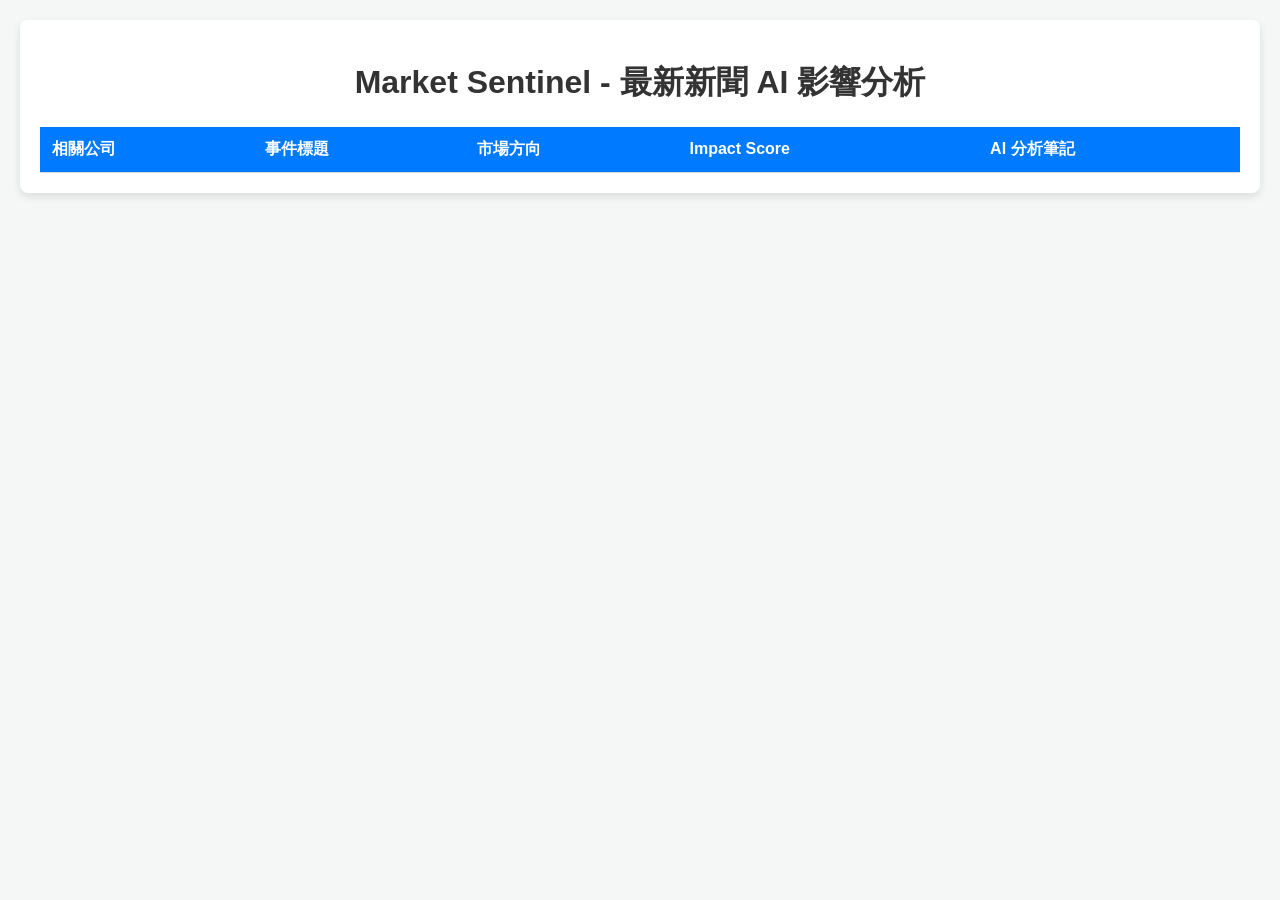
==== data/dashboard.html @ 3075eac8 "fix ai error" ====
<!DOCTYPE html>
<html>
<head>
    <meta charset="utf-8">
    <title>Market Sentinel - AI 分析儀表板</title>
    <style>
        body { font-family: Arial, sans-serif; background-color: #f4f7f6; margin: 0; padding: 20px; }
        .container { max-width: 1200px; margin: auto; background: white; padding: 20px; border-radius: 8px; box-shadow: 0 4px 8px rgba(0,0,0,0.1); }
        h1 { color: #333; text-align: center; }
        table { width: 100%; border-collapse: collapse; margin-top: 20px; }
        th, td { padding: 12px; text-align: left; border-bottom: 1px solid #ddd; }
        th { background-color: #007bff; color: white; }
        tr:hover { background-color: #f1f1f1; }
        .badge { padding: 4px 8px; border-radius: 4px; font-size: 0.9em; font-weight: bold; color: white; }
        .bullish { background-color: #28a745; }
        .bearish { background-color: #dc3545; }
        .neutral { background-color: #6c757d; }
    </style>
</head>
<body>
    <div class="container">
        <h1>Market Sentinel - 最新新聞 AI 影響分析</h1>
        <table>
            <thead>
                <tr>
                    <th>相關公司</th>
                    <th>事件標題</th>
                    <th>市場方向</th>
                    <th>Impact Score</th>
                    <th>AI 分析筆記</th>
                </tr>
            </thead>
            <tbody>

            </tbody>
        </table>
    </div>
</body>
</html>
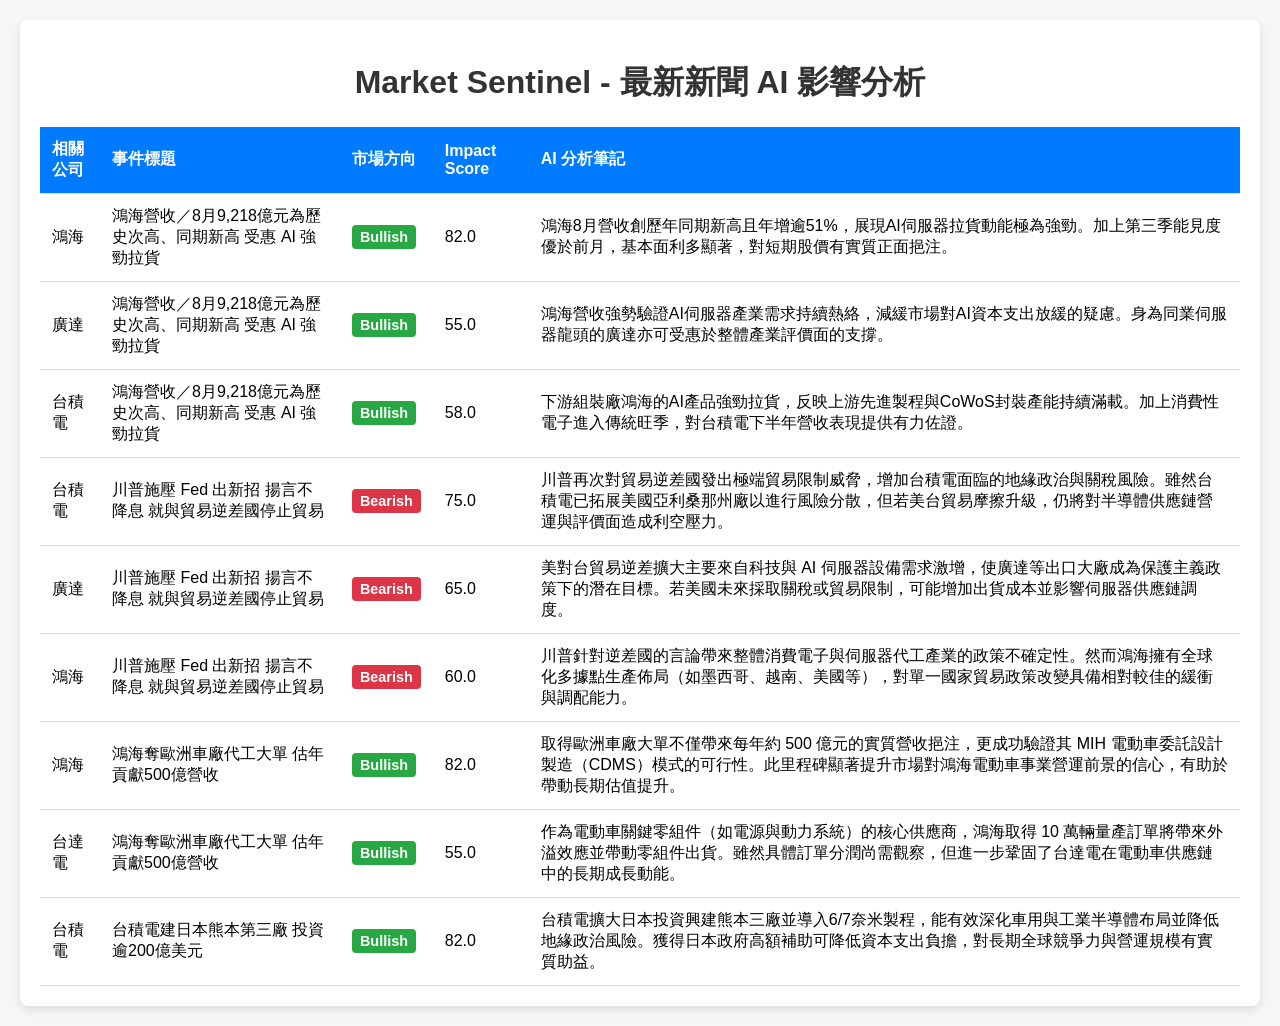
==== commit 20f47dad: "刪除不必要參數" ====
--- a/data/dashboard.html
+++ b/data/dashboard.html
@@ -32,6 +32,78 @@
             </thead>
             <tbody>
 
+                <tr>
+                    <td>鴻海</td>
+                    <td>鴻海營收／8月9,218億元為歷史次高、同期新高 受惠 AI 強勁拉貨</td>
+                    <td><span class="badge bullish">Bullish</span></td>
+                    <td>82.0</td>
+                    <td>鴻海8月營收創歷年同期新高且年增逾51%，展現AI伺服器拉貨動能極為強勁。加上第三季能見度優於前月，基本面利多顯著，對短期股價有實質正面挹注。</td>
+                </tr>
+
+                <tr>
+                    <td>廣達</td>
+                    <td>鴻海營收／8月9,218億元為歷史次高、同期新高 受惠 AI 強勁拉貨</td>
+                    <td><span class="badge bullish">Bullish</span></td>
+                    <td>55.0</td>
+                    <td>鴻海營收強勢驗證AI伺服器產業需求持續熱絡，減緩市場對AI資本支出放緩的疑慮。身為同業伺服器龍頭的廣達亦可受惠於整體產業評價面的支撐。</td>
+                </tr>
+
+                <tr>
+                    <td>台積電</td>
+                    <td>鴻海營收／8月9,218億元為歷史次高、同期新高 受惠 AI 強勁拉貨</td>
+                    <td><span class="badge bullish">Bullish</span></td>
+                    <td>58.0</td>
+                    <td>下游組裝廠鴻海的AI產品強勁拉貨，反映上游先進製程與CoWoS封裝產能持續滿載。加上消費性電子進入傳統旺季，對台積電下半年營收表現提供有力佐證。</td>
+                </tr>
+
+                <tr>
+                    <td>台積電</td>
+                    <td>川普施壓 Fed 出新招 揚言不降息 就與貿易逆差國停止貿易</td>
+                    <td><span class="badge bearish">Bearish</span></td>
+                    <td>75.0</td>
+                    <td>川普再次對貿易逆差國發出極端貿易限制威脅，增加台積電面臨的地緣政治與關稅風險。雖然台積電已拓展美國亞利桑那州廠以進行風險分散，但若美台貿易摩擦升級，仍將對半導體供應鏈營運與評價面造成利空壓力。</td>
+                </tr>
+
+                <tr>
+                    <td>廣達</td>
+                    <td>川普施壓 Fed 出新招 揚言不降息 就與貿易逆差國停止貿易</td>
+                    <td><span class="badge bearish">Bearish</span></td>
+                    <td>65.0</td>
+                    <td>美對台貿易逆差擴大主要來自科技與 AI 伺服器設備需求激增，使廣達等出口大廠成為保護主義政策下的潛在目標。若美國未來採取關稅或貿易限制，可能增加出貨成本並影響伺服器供應鏈調度。</td>
+                </tr>
+
+                <tr>
+                    <td>鴻海</td>
+                    <td>川普施壓 Fed 出新招 揚言不降息 就與貿易逆差國停止貿易</td>
+                    <td><span class="badge bearish">Bearish</span></td>
+                    <td>60.0</td>
+                    <td>川普針對逆差國的言論帶來整體消費電子與伺服器代工產業的政策不確定性。然而鴻海擁有全球化多據點生產佈局（如墨西哥、越南、美國等），對單一國家貿易政策改變具備相對較佳的緩衝與調配能力。</td>
+                </tr>
+
+                <tr>
+                    <td>鴻海</td>
+                    <td>鴻海奪歐洲車廠代工大單 估年貢獻500億營收</td>
+                    <td><span class="badge bullish">Bullish</span></td>
+                    <td>82.0</td>
+                    <td>取得歐洲車廠大單不僅帶來每年約 500 億元的實質營收挹注，更成功驗證其 MIH 電動車委託設計製造（CDMS）模式的可行性。此里程碑顯著提升市場對鴻海電動車事業營運前景的信心，有助於帶動長期估值提升。</td>
+                </tr>
+
+                <tr>
+                    <td>台達電</td>
+                    <td>鴻海奪歐洲車廠代工大單 估年貢獻500億營收</td>
+                    <td><span class="badge bullish">Bullish</span></td>
+                    <td>55.0</td>
+                    <td>作為電動車關鍵零組件（如電源與動力系統）的核心供應商，鴻海取得 10 萬輛量產訂單將帶來外溢效應並帶動零組件出貨。雖然具體訂單分潤尚需觀察，但進一步鞏固了台達電在電動車供應鏈中的長期成長動能。</td>
+                </tr>
+
+                <tr>
+                    <td>台積電</td>
+                    <td>台積電建日本熊本第三廠 投資逾200億美元</td>
+                    <td><span class="badge bullish">Bullish</span></td>
+                    <td>82.0</td>
+                    <td>台積電擴大日本投資興建熊本三廠並導入6/7奈米製程，能有效深化車用與工業半導體布局並降低地緣政治風險。獲得日本政府高額補助可降低資本支出負擔，對長期全球競爭力與營運規模有實質助益。</td>
+                </tr>
+
             </tbody>
         </table>
     </div>
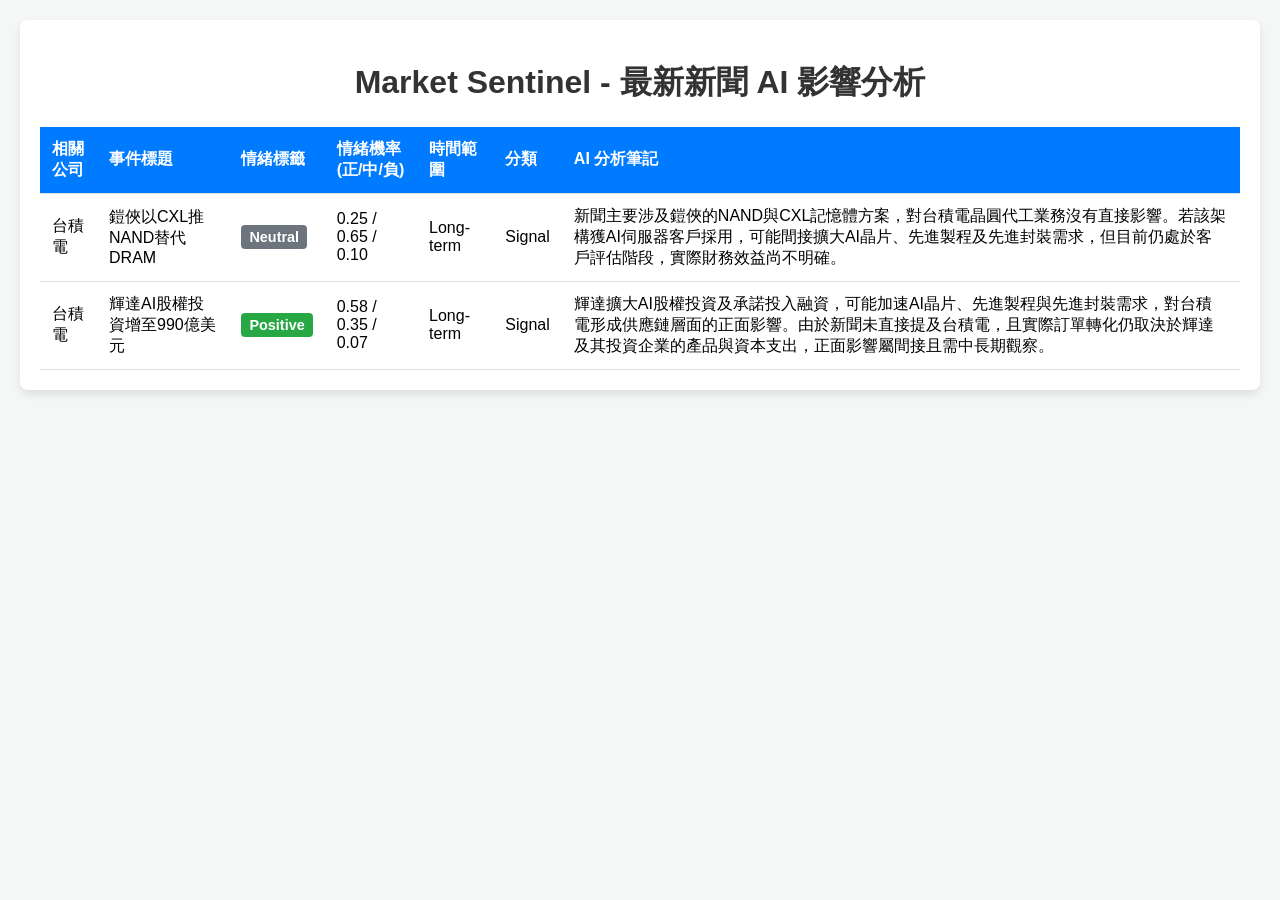
==== commit 4a30bf09: "刪除錯誤參數" ====
--- a/data/dashboard.html
+++ b/data/dashboard.html
@@ -25,83 +25,33 @@
                 <tr>
                     <th>相關公司</th>
                     <th>事件標題</th>
-                    <th>市場方向</th>
-                    <th>Impact Score</th>
+                    <th>情緒標籤</th>
+                    <th>情緒機率 (正/中/負)</th>
+                    <th>時間範圍</th>
+                    <th>分類</th>
                     <th>AI 分析筆記</th>
                 </tr>
             </thead>
             <tbody>
 
                 <tr>
-                    <td>鴻海</td>
-                    <td>鴻海營收／8月9,218億元為歷史次高、同期新高 受惠 AI 強勁拉貨</td>
-                    <td><span class="badge bullish">Bullish</span></td>
-                    <td>82.0</td>
-                    <td>鴻海8月營收創歷年同期新高且年增逾51%，展現AI伺服器拉貨動能極為強勁。加上第三季能見度優於前月，基本面利多顯著，對短期股價有實質正面挹注。</td>
-                </tr>
-
-                <tr>
-                    <td>廣達</td>
-                    <td>鴻海營收／8月9,218億元為歷史次高、同期新高 受惠 AI 強勁拉貨</td>
-                    <td><span class="badge bullish">Bullish</span></td>
-                    <td>55.0</td>
-                    <td>鴻海營收強勢驗證AI伺服器產業需求持續熱絡，減緩市場對AI資本支出放緩的疑慮。身為同業伺服器龍頭的廣達亦可受惠於整體產業評價面的支撐。</td>
+                    <td>台積電</td>
+                    <td>鎧俠以CXL推NAND替代DRAM</td>
+                    <td><span class="badge neutral">Neutral</span></td>
+                    <td>0.25 / 0.65 / 0.10</td>
+                    <td>Long-term</td>
+                    <td>Signal</td>
+                    <td>新聞主要涉及鎧俠的NAND與CXL記憶體方案，對台積電晶圓代工業務沒有直接影響。若該架構獲AI伺服器客戶採用，可能間接擴大AI晶片、先進製程及先進封裝需求，但目前仍處於客戶評估階段，實際財務效益尚不明確。</td>
                 </tr>
 
                 <tr>
                     <td>台積電</td>
-                    <td>鴻海營收／8月9,218億元為歷史次高、同期新高 受惠 AI 強勁拉貨</td>
-                    <td><span class="badge bullish">Bullish</span></td>
-                    <td>58.0</td>
-                    <td>下游組裝廠鴻海的AI產品強勁拉貨，反映上游先進製程與CoWoS封裝產能持續滿載。加上消費性電子進入傳統旺季，對台積電下半年營收表現提供有力佐證。</td>
-                </tr>
-
-                <tr>
-                    <td>台積電</td>
-                    <td>川普施壓 Fed 出新招 揚言不降息 就與貿易逆差國停止貿易</td>
-                    <td><span class="badge bearish">Bearish</span></td>
-                    <td>75.0</td>
-                    <td>川普再次對貿易逆差國發出極端貿易限制威脅，增加台積電面臨的地緣政治與關稅風險。雖然台積電已拓展美國亞利桑那州廠以進行風險分散，但若美台貿易摩擦升級，仍將對半導體供應鏈營運與評價面造成利空壓力。</td>
-                </tr>
-
-                <tr>
-                    <td>廣達</td>
-                    <td>川普施壓 Fed 出新招 揚言不降息 就與貿易逆差國停止貿易</td>
-                    <td><span class="badge bearish">Bearish</span></td>
-                    <td>65.0</td>
-                    <td>美對台貿易逆差擴大主要來自科技與 AI 伺服器設備需求激增，使廣達等出口大廠成為保護主義政策下的潛在目標。若美國未來採取關稅或貿易限制，可能增加出貨成本並影響伺服器供應鏈調度。</td>
-                </tr>
-
-                <tr>
-                    <td>鴻海</td>
-                    <td>川普施壓 Fed 出新招 揚言不降息 就與貿易逆差國停止貿易</td>
-                    <td><span class="badge bearish">Bearish</span></td>
-                    <td>60.0</td>
-                    <td>川普針對逆差國的言論帶來整體消費電子與伺服器代工產業的政策不確定性。然而鴻海擁有全球化多據點生產佈局（如墨西哥、越南、美國等），對單一國家貿易政策改變具備相對較佳的緩衝與調配能力。</td>
-                </tr>
-
-                <tr>
-                    <td>鴻海</td>
-                    <td>鴻海奪歐洲車廠代工大單 估年貢獻500億營收</td>
-                    <td><span class="badge bullish">Bullish</span></td>
-                    <td>82.0</td>
-                    <td>取得歐洲車廠大單不僅帶來每年約 500 億元的實質營收挹注，更成功驗證其 MIH 電動車委託設計製造（CDMS）模式的可行性。此里程碑顯著提升市場對鴻海電動車事業營運前景的信心，有助於帶動長期估值提升。</td>
-                </tr>
-
-                <tr>
-                    <td>台達電</td>
-                    <td>鴻海奪歐洲車廠代工大單 估年貢獻500億營收</td>
-                    <td><span class="badge bullish">Bullish</span></td>
-                    <td>55.0</td>
-                    <td>作為電動車關鍵零組件（如電源與動力系統）的核心供應商，鴻海取得 10 萬輛量產訂單將帶來外溢效應並帶動零組件出貨。雖然具體訂單分潤尚需觀察，但進一步鞏固了台達電在電動車供應鏈中的長期成長動能。</td>
-                </tr>
-
-                <tr>
-                    <td>台積電</td>
-                    <td>台積電建日本熊本第三廠 投資逾200億美元</td>
-                    <td><span class="badge bullish">Bullish</span></td>
-                    <td>82.0</td>
-                    <td>台積電擴大日本投資興建熊本三廠並導入6/7奈米製程，能有效深化車用與工業半導體布局並降低地緣政治風險。獲得日本政府高額補助可降低資本支出負擔，對長期全球競爭力與營運規模有實質助益。</td>
+                    <td>輝達AI股權投資增至990億美元</td>
+                    <td><span class="badge bullish">Positive</span></td>
+                    <td>0.58 / 0.35 / 0.07</td>
+                    <td>Long-term</td>
+                    <td>Signal</td>
+                    <td>輝達擴大AI股權投資及承諾投入融資，可能加速AI晶片、先進製程與先進封裝需求，對台積電形成供應鏈層面的正面影響。由於新聞未直接提及台積電，且實際訂單轉化仍取決於輝達及其投資企業的產品與資本支出，正面影響屬間接且需中長期觀察。</td>
                 </tr>
 
             </tbody>
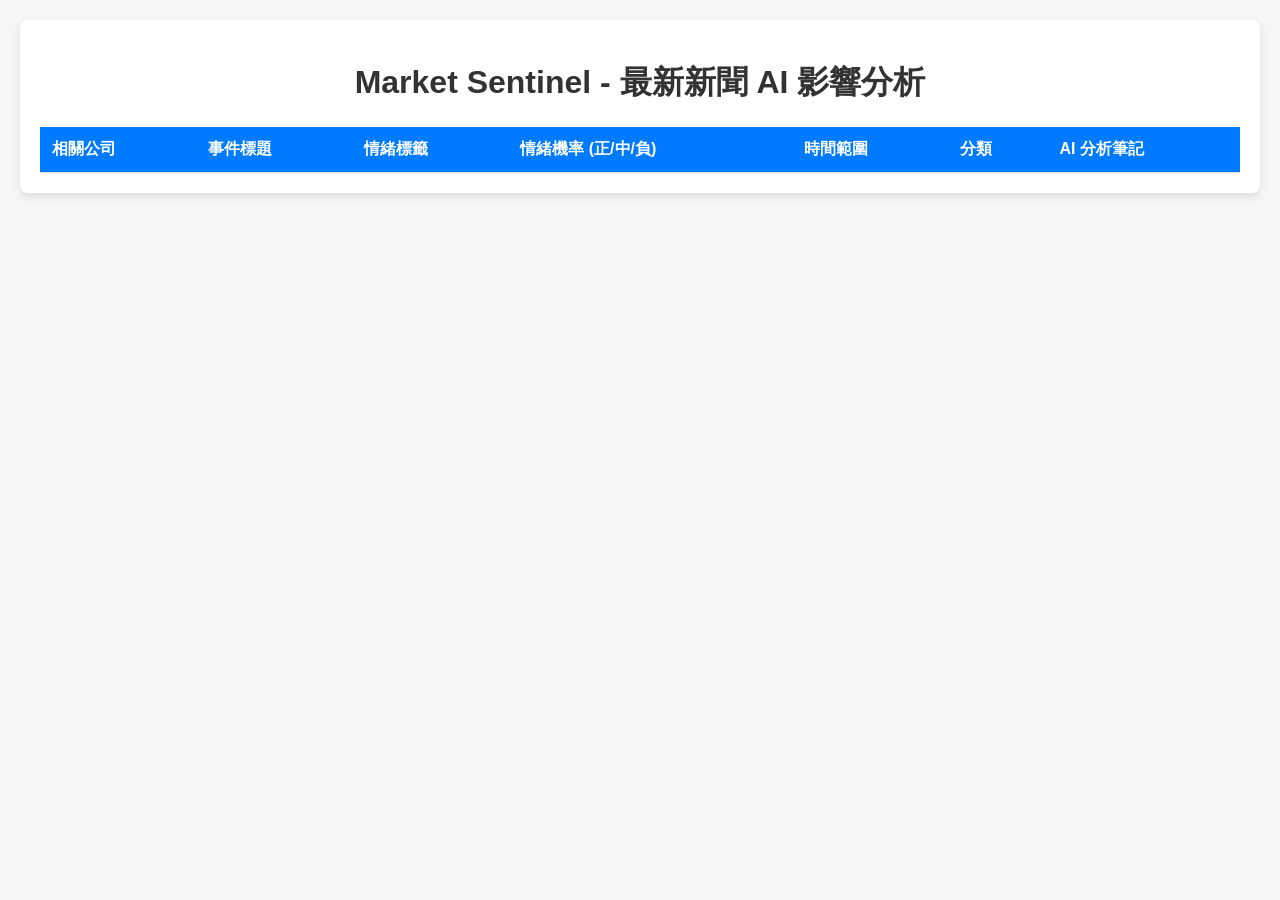
==== commit c1995b8c: "修改信件功能" ====
--- a/data/dashboard.html
+++ b/data/dashboard.html
@@ -1,61 +1,41 @@
-<!DOCTYPE html>
-<html>
-<head>
-    <meta charset="utf-8">
-    <title>Market Sentinel - AI 分析儀表板</title>
-    <style>
-        body { font-family: Arial, sans-serif; background-color: #f4f7f6; margin: 0; padding: 20px; }
-        .container { max-width: 1200px; margin: auto; background: white; padding: 20px; border-radius: 8px; box-shadow: 0 4px 8px rgba(0,0,0,0.1); }
-        h1 { color: #333; text-align: center; }
-        table { width: 100%; border-collapse: collapse; margin-top: 20px; }
-        th, td { padding: 12px; text-align: left; border-bottom: 1px solid #ddd; }
-        th { background-color: #007bff; color: white; }
-        tr:hover { background-color: #f1f1f1; }
-        .badge { padding: 4px 8px; border-radius: 4px; font-size: 0.9em; font-weight: bold; color: white; }
-        .bullish { background-color: #28a745; }
-        .bearish { background-color: #dc3545; }
-        .neutral { background-color: #6c757d; }
-    </style>
-</head>
-<body>
-    <div class="container">
-        <h1>Market Sentinel - 最新新聞 AI 影響分析</h1>
-        <table>
-            <thead>
-                <tr>
-                    <th>相關公司</th>
-                    <th>事件標題</th>
-                    <th>情緒標籤</th>
-                    <th>情緒機率 (正/中/負)</th>
-                    <th>時間範圍</th>
-                    <th>分類</th>
-                    <th>AI 分析筆記</th>
-                </tr>
-            </thead>
-            <tbody>
-
-                <tr>
-                    <td>台積電</td>
-                    <td>鎧俠以CXL推NAND替代DRAM</td>
-                    <td><span class="badge neutral">Neutral</span></td>
-                    <td>0.25 / 0.65 / 0.10</td>
-                    <td>Long-term</td>
-                    <td>Signal</td>
-                    <td>新聞主要涉及鎧俠的NAND與CXL記憶體方案，對台積電晶圓代工業務沒有直接影響。若該架構獲AI伺服器客戶採用，可能間接擴大AI晶片、先進製程及先進封裝需求，但目前仍處於客戶評估階段，實際財務效益尚不明確。</td>
-                </tr>
-
-                <tr>
-                    <td>台積電</td>
-                    <td>輝達AI股權投資增至990億美元</td>
-                    <td><span class="badge bullish">Positive</span></td>
-                    <td>0.58 / 0.35 / 0.07</td>
-                    <td>Long-term</td>
-                    <td>Signal</td>
-                    <td>輝達擴大AI股權投資及承諾投入融資，可能加速AI晶片、先進製程與先進封裝需求，對台積電形成供應鏈層面的正面影響。由於新聞未直接提及台積電，且實際訂單轉化仍取決於輝達及其投資企業的產品與資本支出，正面影響屬間接且需中長期觀察。</td>
-                </tr>
-
-            </tbody>
-        </table>
-    </div>
-</body>
-</html>
+<!DOCTYPE html>
+<html>
+<head>
+    <meta charset="utf-8">
+    <title>Market Sentinel - AI 分析儀表板</title>
+    <style>
+        body { font-family: Arial, sans-serif; background-color: #f4f7f6; margin: 0; padding: 20px; }
+        .container { max-width: 1200px; margin: auto; background: white; padding: 20px; border-radius: 8px; box-shadow: 0 4px 8px rgba(0,0,0,0.1); }
+        h1 { color: #333; text-align: center; }
+        table { width: 100%; border-collapse: collapse; margin-top: 20px; }
+        th, td { padding: 12px; text-align: left; border-bottom: 1px solid #ddd; }
+        th { background-color: #007bff; color: white; }
+        tr:hover { background-color: #f1f1f1; }
+        .badge { padding: 4px 8px; border-radius: 4px; font-size: 0.9em; font-weight: bold; color: white; }
+        .bullish { background-color: #28a745; }
+        .bearish { background-color: #dc3545; }
+        .neutral { background-color: #6c757d; }
+    </style>
+</head>
+<body>
+    <div class="container">
+        <h1>Market Sentinel - 最新新聞 AI 影響分析</h1>
+        <table>
+            <thead>
+                <tr>
+                    <th>相關公司</th>
+                    <th>事件標題</th>
+                    <th>情緒標籤</th>
+                    <th>情緒機率 (正/中/負)</th>
+                    <th>時間範圍</th>
+                    <th>分類</th>
+                    <th>AI 分析筆記</th>
+                </tr>
+            </thead>
+            <tbody>
+
+            </tbody>
+        </table>
+    </div>
+</body>
+</html>
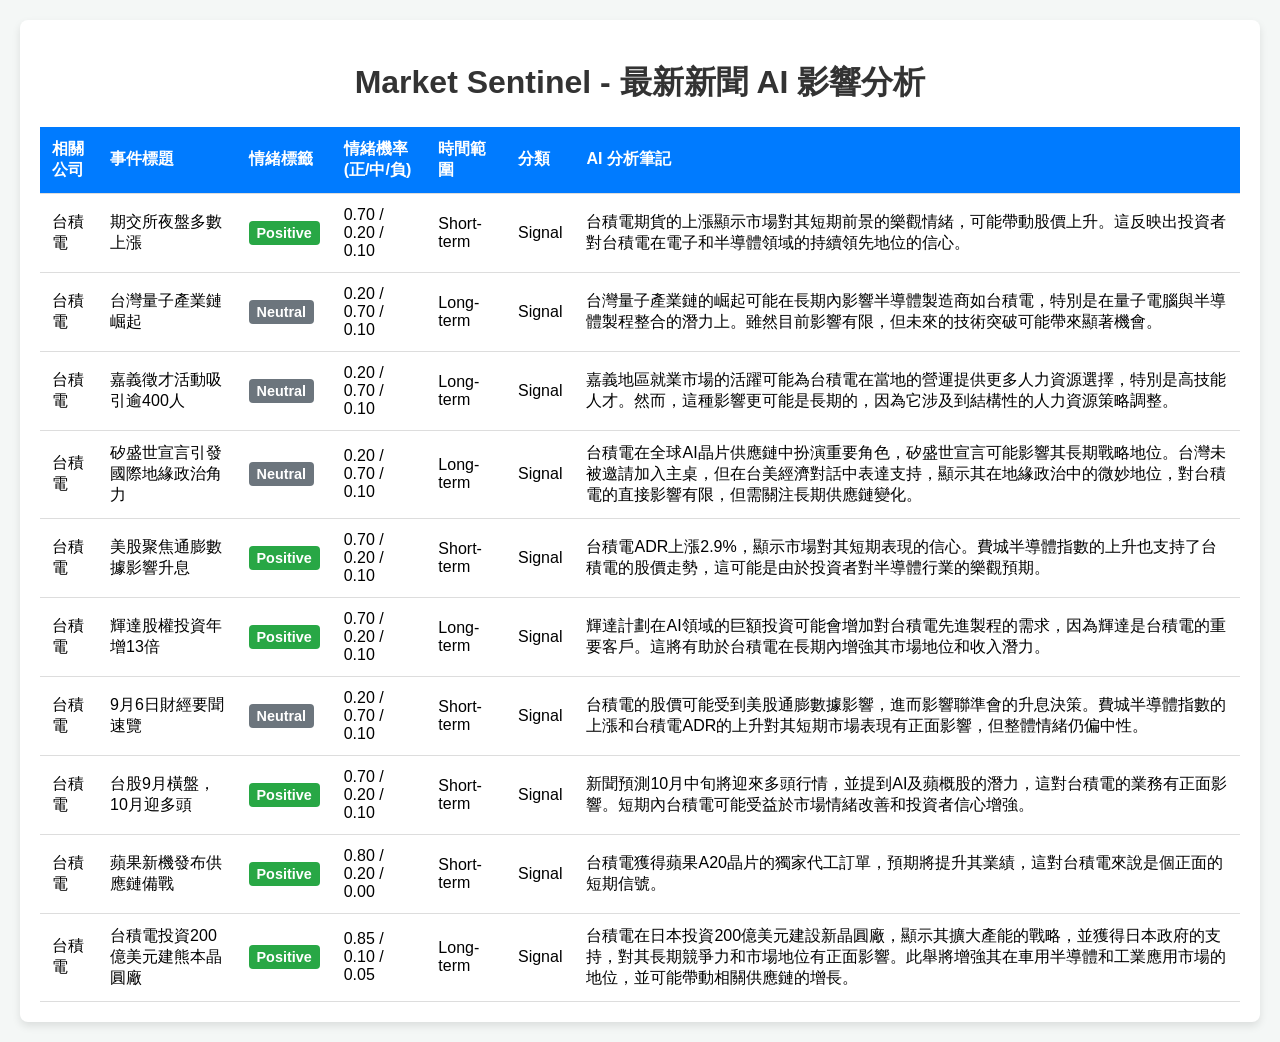
==== commit e21cbb38: "final" ====
--- a/data/dashboard.html
+++ b/data/dashboard.html
@@ -34,6 +34,106 @@
             </thead>
             <tbody>
 
+                <tr>
+                    <td>台積電</td>
+                    <td>期交所夜盤多數上漲</td>
+                    <td><span class="badge bullish">Positive</span></td>
+                    <td>0.70 / 0.20 / 0.10</td>
+                    <td>Short-term</td>
+                    <td>Signal</td>
+                    <td>台積電期貨的上漲顯示市場對其短期前景的樂觀情緒，可能帶動股價上升。這反映出投資者對台積電在電子和半導體領域的持續領先地位的信心。</td>
+                </tr>
+
+                <tr>
+                    <td>台積電</td>
+                    <td>台灣量子產業鏈崛起</td>
+                    <td><span class="badge neutral">Neutral</span></td>
+                    <td>0.20 / 0.70 / 0.10</td>
+                    <td>Long-term</td>
+                    <td>Signal</td>
+                    <td>台灣量子產業鏈的崛起可能在長期內影響半導體製造商如台積電，特別是在量子電腦與半導體製程整合的潛力上。雖然目前影響有限，但未來的技術突破可能帶來顯著機會。</td>
+                </tr>
+
+                <tr>
+                    <td>台積電</td>
+                    <td>嘉義徵才活動吸引逾400人</td>
+                    <td><span class="badge neutral">Neutral</span></td>
+                    <td>0.20 / 0.70 / 0.10</td>
+                    <td>Long-term</td>
+                    <td>Signal</td>
+                    <td>嘉義地區就業市場的活躍可能為台積電在當地的營運提供更多人力資源選擇，特別是高技能人才。然而，這種影響更可能是長期的，因為它涉及到結構性的人力資源策略調整。</td>
+                </tr>
+
+                <tr>
+                    <td>台積電</td>
+                    <td>矽盛世宣言引發國際地緣政治角力</td>
+                    <td><span class="badge neutral">Neutral</span></td>
+                    <td>0.20 / 0.70 / 0.10</td>
+                    <td>Long-term</td>
+                    <td>Signal</td>
+                    <td>台積電在全球AI晶片供應鏈中扮演重要角色，矽盛世宣言可能影響其長期戰略地位。台灣未被邀請加入主桌，但在台美經濟對話中表達支持，顯示其在地緣政治中的微妙地位，對台積電的直接影響有限，但需關注長期供應鏈變化。</td>
+                </tr>
+
+                <tr>
+                    <td>台積電</td>
+                    <td>美股聚焦通膨數據影響升息</td>
+                    <td><span class="badge bullish">Positive</span></td>
+                    <td>0.70 / 0.20 / 0.10</td>
+                    <td>Short-term</td>
+                    <td>Signal</td>
+                    <td>台積電ADR上漲2.9%，顯示市場對其短期表現的信心。費城半導體指數的上升也支持了台積電的股價走勢，這可能是由於投資者對半導體行業的樂觀預期。</td>
+                </tr>
+
+                <tr>
+                    <td>台積電</td>
+                    <td>輝達股權投資年增13倍</td>
+                    <td><span class="badge bullish">Positive</span></td>
+                    <td>0.70 / 0.20 / 0.10</td>
+                    <td>Long-term</td>
+                    <td>Signal</td>
+                    <td>輝達計劃在AI領域的巨額投資可能會增加對台積電先進製程的需求，因為輝達是台積電的重要客戶。這將有助於台積電在長期內增強其市場地位和收入潛力。</td>
+                </tr>
+
+                <tr>
+                    <td>台積電</td>
+                    <td>9月6日財經要聞速覽</td>
+                    <td><span class="badge neutral">Neutral</span></td>
+                    <td>0.20 / 0.70 / 0.10</td>
+                    <td>Short-term</td>
+                    <td>Signal</td>
+                    <td>台積電的股價可能受到美股通膨數據影響，進而影響聯準會的升息決策。費城半導體指數的上漲和台積電ADR的上升對其短期市場表現有正面影響，但整體情緒仍偏中性。</td>
+                </tr>
+
+                <tr>
+                    <td>台積電</td>
+                    <td>台股9月橫盤，10月迎多頭</td>
+                    <td><span class="badge bullish">Positive</span></td>
+                    <td>0.70 / 0.20 / 0.10</td>
+                    <td>Short-term</td>
+                    <td>Signal</td>
+                    <td>新聞預測10月中旬將迎來多頭行情，並提到AI及蘋概股的潛力，這對台積電的業務有正面影響。短期內台積電可能受益於市場情緒改善和投資者信心增強。</td>
+                </tr>
+
+                <tr>
+                    <td>台積電</td>
+                    <td>蘋果新機發布供應鏈備戰</td>
+                    <td><span class="badge bullish">Positive</span></td>
+                    <td>0.80 / 0.20 / 0.00</td>
+                    <td>Short-term</td>
+                    <td>Signal</td>
+                    <td>台積電獲得蘋果A20晶片的獨家代工訂單，預期將提升其業績，這對台積電來說是個正面的短期信號。</td>
+                </tr>
+
+                <tr>
+                    <td>台積電</td>
+                    <td>台積電投資200億美元建熊本晶圓廠</td>
+                    <td><span class="badge bullish">Positive</span></td>
+                    <td>0.85 / 0.10 / 0.05</td>
+                    <td>Long-term</td>
+                    <td>Signal</td>
+                    <td>台積電在日本投資200億美元建設新晶圓廠，顯示其擴大產能的戰略，並獲得日本政府的支持，對其長期競爭力和市場地位有正面影響。此舉將增強其在車用半導體和工業應用市場的地位，並可能帶動相關供應鏈的增長。</td>
+                </tr>
+
             </tbody>
         </table>
     </div>
